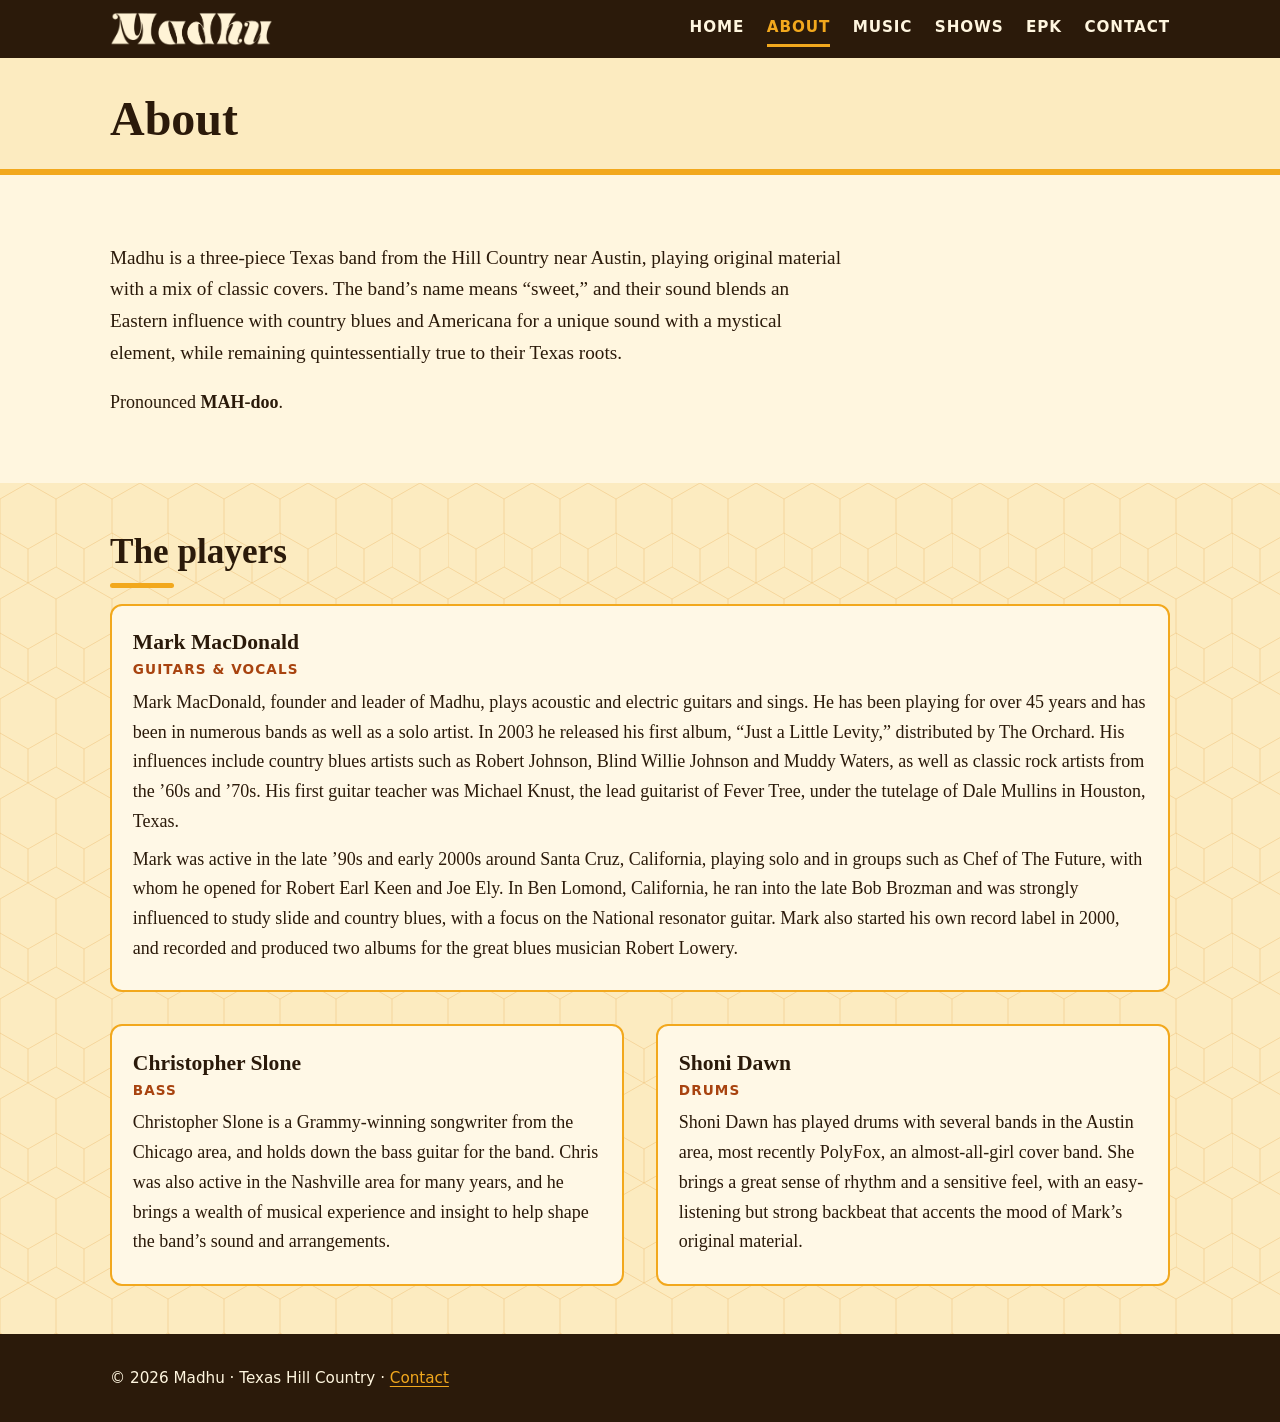
==== about.html @ 94c9fe28 "First draft" ====
<!DOCTYPE html>
<html lang="en">
<head>
<meta charset="utf-8">
<meta name="viewport" content="width=device-width, initial-scale=1">
<title>About | Madhu</title>
<meta name="description" content="Meet Madhu: Mark MacDonald, Christopher Slone and Shoni Dawn — country blues and Americana from the Texas Hill Country.">
<link rel="canonical" href="https://madhu.band/about.html">
<link rel="icon" href="favicon.svg" type="image/svg+xml">
<meta property="og:type" content="website">
<meta property="og:site_name" content="Madhu">
<meta property="og:title" content="About | Madhu">
<meta property="og:description" content="Meet Madhu: Mark MacDonald, Christopher Slone and Shoni Dawn — country blues and Americana from the Texas Hill Country.">
<meta property="og:url" content="https://madhu.band/about.html">
<meta property="og:image" content="https://madhu.band/img/group-og.jpg">
<meta name="twitter:card" content="summary_large_image">
<link rel="stylesheet" href="css/style.css">
</head>
<body>
<a class="skip" href="#main">Skip to content</a>
<header class="site-header"><div class="wrap">
<a class="brand" href="index.html"><img src="img/logo-cream.png" width="164" height="34" alt="Madhu — home"></a>
<nav class="nav" aria-label="Main"><a href="index.html">Home</a><a href="about.html" aria-current="page">About</a><a href="music.html">Music</a><a href="shows.html">Shows</a><a href="epk.html">EPK</a><a href="contact.html">Contact</a></nav>
</div></header>
<main id="main">
<div class="page-title"><div class="wrap"><h1>About</h1></div></div>
<section><div class="wrap">
<p class="lead">Madhu is a three-piece Texas band from the Hill Country near Austin, playing original material with a mix of classic covers. The band’s name means “sweet,” and their sound blends an Eastern influence with country blues and Americana for a unique sound with a mystical element, while remaining quintessentially true to their Texas roots.</p>
<p>Pronounced <strong>MAH-doo</strong>.</p>
</div></section>
<section class="alt"><div class="wrap"><h2>The players</h2>
<div class="cols two"><article class="member full"><h3>Mark MacDonald</h3><p class="role">Guitars &amp; vocals</p><p>Mark MacDonald, founder and leader of Madhu, plays acoustic and electric guitars and sings. He has been playing for over 45 years and has been in numerous bands as well as a solo artist. In 2003 he released his first album, “Just a Little Levity,” distributed by The Orchard. His influences include country blues artists such as Robert Johnson, Blind Willie Johnson and Muddy Waters, as well as classic rock artists from the ’60s and ’70s. His first guitar teacher was Michael Knust, the lead guitarist of Fever Tree, under the tutelage of Dale Mullins in Houston, Texas.</p>
<p>Mark was active in the late ’90s and early 2000s around Santa Cruz, California, playing solo and in groups such as Chef of The Future, with whom he opened for Robert Earl Keen and Joe Ely. In Ben Lomond, California, he ran into the late Bob Brozman and was strongly influenced to study slide and country blues, with a focus on the National resonator guitar. Mark also started his own record label in 2000, and recorded and produced two albums for the great blues musician Robert Lowery.</p></article><article class="member"><h3>Christopher Slone</h3><p class="role">Bass</p><p>Christopher Slone is a Grammy-winning songwriter from the Chicago area, and holds down the bass guitar for the band. Chris was also active in the Nashville area for many years, and he brings a wealth of musical experience and insight to help shape the band’s sound and arrangements.</p></article><article class="member"><h3>Shoni Dawn</h3><p class="role">Drums</p><p>Shoni Dawn has played drums with several bands in the Austin area, most recently PolyFox, an almost-all-girl cover band. She brings a great sense of rhythm and a sensitive feel, with an easy-listening but strong backbeat that accents the mood of Mark’s original material.</p></article></div></div></section>
</main>
<footer class="site-footer"><div class="wrap">
<div>&copy; 2026 Madhu &middot; Texas Hill Country &middot; <a href="contact.html">Contact</a></div>

</div></footer>
</body>
</html>
---- css/style.css ----
:root{
  --cream:#FFF6DF; --cream-2:#FCEBC0; --honey:#F2A81D; --amber:#D98A1B;
  --orange:#A8430F; --brown:#2B1A0A; --brown-2:#4A2E12; --muted:#6B4A25;
  --max:1100px;
}
*{box-sizing:border-box}
html{scroll-behavior:smooth}
body{margin:0;background:var(--cream);color:var(--brown);
  font:18px/1.65 Georgia,"Iowan Old Style","Palatino Linotype",Palatino,serif}
img{max-width:100%;height:auto;display:block}
a{color:var(--orange);text-underline-offset:3px}
a:hover{color:var(--brown)}
:focus-visible{outline:3px solid var(--honey);outline-offset:3px}
.skip{position:absolute;left:-999px;top:0;background:var(--honey);color:var(--brown);padding:.5rem 1rem;z-index:10}
.skip:focus{left:0}
.wrap{max-width:var(--max);margin:0 auto;padding:0 1.25rem}
.sr-only{position:absolute;width:1px;height:1px;overflow:hidden;clip:rect(0 0 0 0);white-space:nowrap}

/* header */
.site-header{background:var(--brown);color:var(--cream)}
.site-header .wrap{display:flex;flex-wrap:wrap;align-items:center;justify-content:space-between;gap:.5rem 1.5rem;padding-top:.7rem;padding-bottom:.7rem}
.brand img{height:34px;width:auto}
.nav{display:flex;flex-wrap:wrap;gap:.25rem 1.4rem;font:600 .95rem/1 system-ui,-apple-system,"Segoe UI",sans-serif;letter-spacing:.06em;text-transform:uppercase}
.nav a{color:var(--cream);text-decoration:none;padding:.55rem 0;border-bottom:3px solid transparent}
.nav a:hover{color:var(--honey)}
.nav a[aria-current="page"]{border-bottom-color:var(--honey);color:var(--honey)}

/* hero */
.hero{position:relative;background:var(--brown)}
.hero>img{width:100%;max-height:78vh;object-fit:cover;object-position:50% 30%}
.hero .overlay{position:absolute;left:0;right:0;bottom:0;padding:3rem 0 1.4rem;
  background:linear-gradient(to top,rgba(43,26,10,.88),rgba(43,26,10,.55) 55%,rgba(43,26,10,0))}
.hero h1{margin:0;line-height:1}
.hero h1 img{height:clamp(54px,11vw,120px);width:auto}
.hero .pron{margin:.5rem 0 0;color:var(--cream);font-size:clamp(1rem,2.4vw,1.35rem);font-style:italic}
.hero .pron strong{font-style:normal;color:var(--honey)}
.band{background:var(--honey);color:var(--brown);text-align:center;padding:1.1rem 0}
.band p{margin:0;font-size:clamp(1.05rem,2.4vw,1.4rem);font-weight:700}

/* sections */
main{display:block}
section{padding:3rem 0}
section.alt{background:var(--cream-2);
  background-image:url("data:image/svg+xml,%3Csvg xmlns='http://www.w3.org/2000/svg' width='56' height='100' viewBox='0 0 56 100'%3E%3Cpath d='M28 66L0 50V16L28 0l28 16v34L28 66zm0 34L0 84V50m56 34L28 100V66' fill='none' stroke='%23D98A1B' stroke-opacity='.22'/%3E%3C/svg%3E")}
section.dark{background:var(--brown);color:var(--cream)}
section.dark a{color:var(--honey)}
h2{font-size:clamp(1.6rem,3.4vw,2.2rem);line-height:1.2;margin:0 0 1rem}
h2::after{content:"";display:block;width:64px;height:5px;background:var(--honey);margin-top:.6rem;border-radius:3px}
h3{font-size:1.35rem;margin:0 0 .15rem}
.page-title{background:var(--cream-2);padding:2.2rem 0 1.4rem;border-bottom:6px solid var(--honey)}
.page-title h1{margin:0;font-size:clamp(2rem,5vw,3rem);line-height:1.1}
.lead{font-size:1.2rem;max-width:46rem}
.cols{display:grid;gap:2rem;grid-template-columns:1fr}
@media(min-width:820px){.cols.two{grid-template-columns:1fr 1fr}.cols.three{grid-template-columns:repeat(3,1fr)}}

/* buttons */
.btn{display:inline-block;background:var(--honey);color:var(--brown);font:700 .95rem/1 system-ui,-apple-system,"Segoe UI",sans-serif;
  letter-spacing:.05em;text-transform:uppercase;text-decoration:none;padding:.9rem 1.3rem;border-radius:999px;border:2px solid var(--brown)}
.btn:hover{background:var(--brown);color:var(--honey)}
.btn.ghost{background:transparent}
.btn-row{display:flex;flex-wrap:wrap;gap:.8rem;margin-top:1.2rem}

/* video */
.video{position:relative;aspect-ratio:16/9;background:#000;border-radius:10px;overflow:hidden;box-shadow:0 8px 28px rgba(43,26,10,.3)}
.video iframe{position:absolute;inset:0;width:100%;height:100%;border:0}
.video-block+.video-block{margin-top:2.5rem}
.video-block h3{margin-bottom:.6rem}

/* members */
.member{background:#fff8e6;border:2px solid var(--honey);border-radius:12px;padding:1.2rem 1.3rem}
.member .role{margin:0 0 .7rem;font:600 .85rem/1 system-ui,sans-serif;letter-spacing:.08em;text-transform:uppercase;color:var(--orange)}
.member p{margin:.5rem 0}
.member.full{grid-column:1/-1}

/* shows */
.show-list{list-style:none;margin:0;padding:0}
.show{display:grid;grid-template-columns:5.5rem 1fr;gap:1rem;padding:1rem 0;border-bottom:1px solid rgba(43,26,10,.2)}
.show .date{background:var(--honey);color:var(--brown);border-radius:10px;text-align:center;padding:.5rem .3rem;font:700 .8rem/1.15 system-ui,sans-serif;text-transform:uppercase;letter-spacing:.05em}
.show .date .day{display:block;font-size:1.8rem;font-family:Georgia,serif;letter-spacing:0}
.show .venue{font-weight:700;font-size:1.15rem}
.show .meta{color:var(--muted);margin:0}
.empty{background:#fff8e6;border:2px dashed var(--amber);border-radius:12px;padding:1.4rem;max-width:40rem}

/* epk */
dl.facts{display:grid;grid-template-columns:max-content 1fr;gap:.5rem 1.4rem;margin:0}
dl.facts dt{font:700 .85rem/1.9 system-ui,sans-serif;letter-spacing:.07em;text-transform:uppercase;color:var(--orange)}
dl.facts dd{margin:0}
.downloads{display:grid;gap:1rem;grid-template-columns:repeat(auto-fit,minmax(240px,1fr))}
.dl{background:#fff8e6;border:2px solid var(--honey);border-radius:12px;padding:1rem}
.dl img{border-radius:8px;margin-bottom:.7rem}
.dl .logo-tile{background:var(--cream-2);padding:1.2rem;border-radius:8px;margin-bottom:.7rem}
.dl .logo-tile.dark{background:var(--brown)}
.dl a{font-weight:700}
.dl small{display:block;color:var(--muted)}
blockquote.copy{margin:0;padding:1rem 1.3rem;border-left:6px solid var(--honey);background:#fff8e6;font-size:1.05rem}

/* footer */
.site-footer{background:var(--brown);color:var(--cream);padding:2rem 0;font:.95rem/1.6 system-ui,-apple-system,"Segoe UI",sans-serif}
.site-footer .wrap{display:flex;flex-wrap:wrap;justify-content:space-between;gap:1rem}
.site-footer a{color:var(--honey)}
.site-footer ul{list-style:none;margin:0;padding:0;display:flex;gap:1.2rem;flex-wrap:wrap}
@media(prefers-reduced-motion:reduce){html{scroll-behavior:auto}}

section.dark .empty{color:var(--brown);background:var(--cream)}
section.dark .empty a{color:var(--orange)}
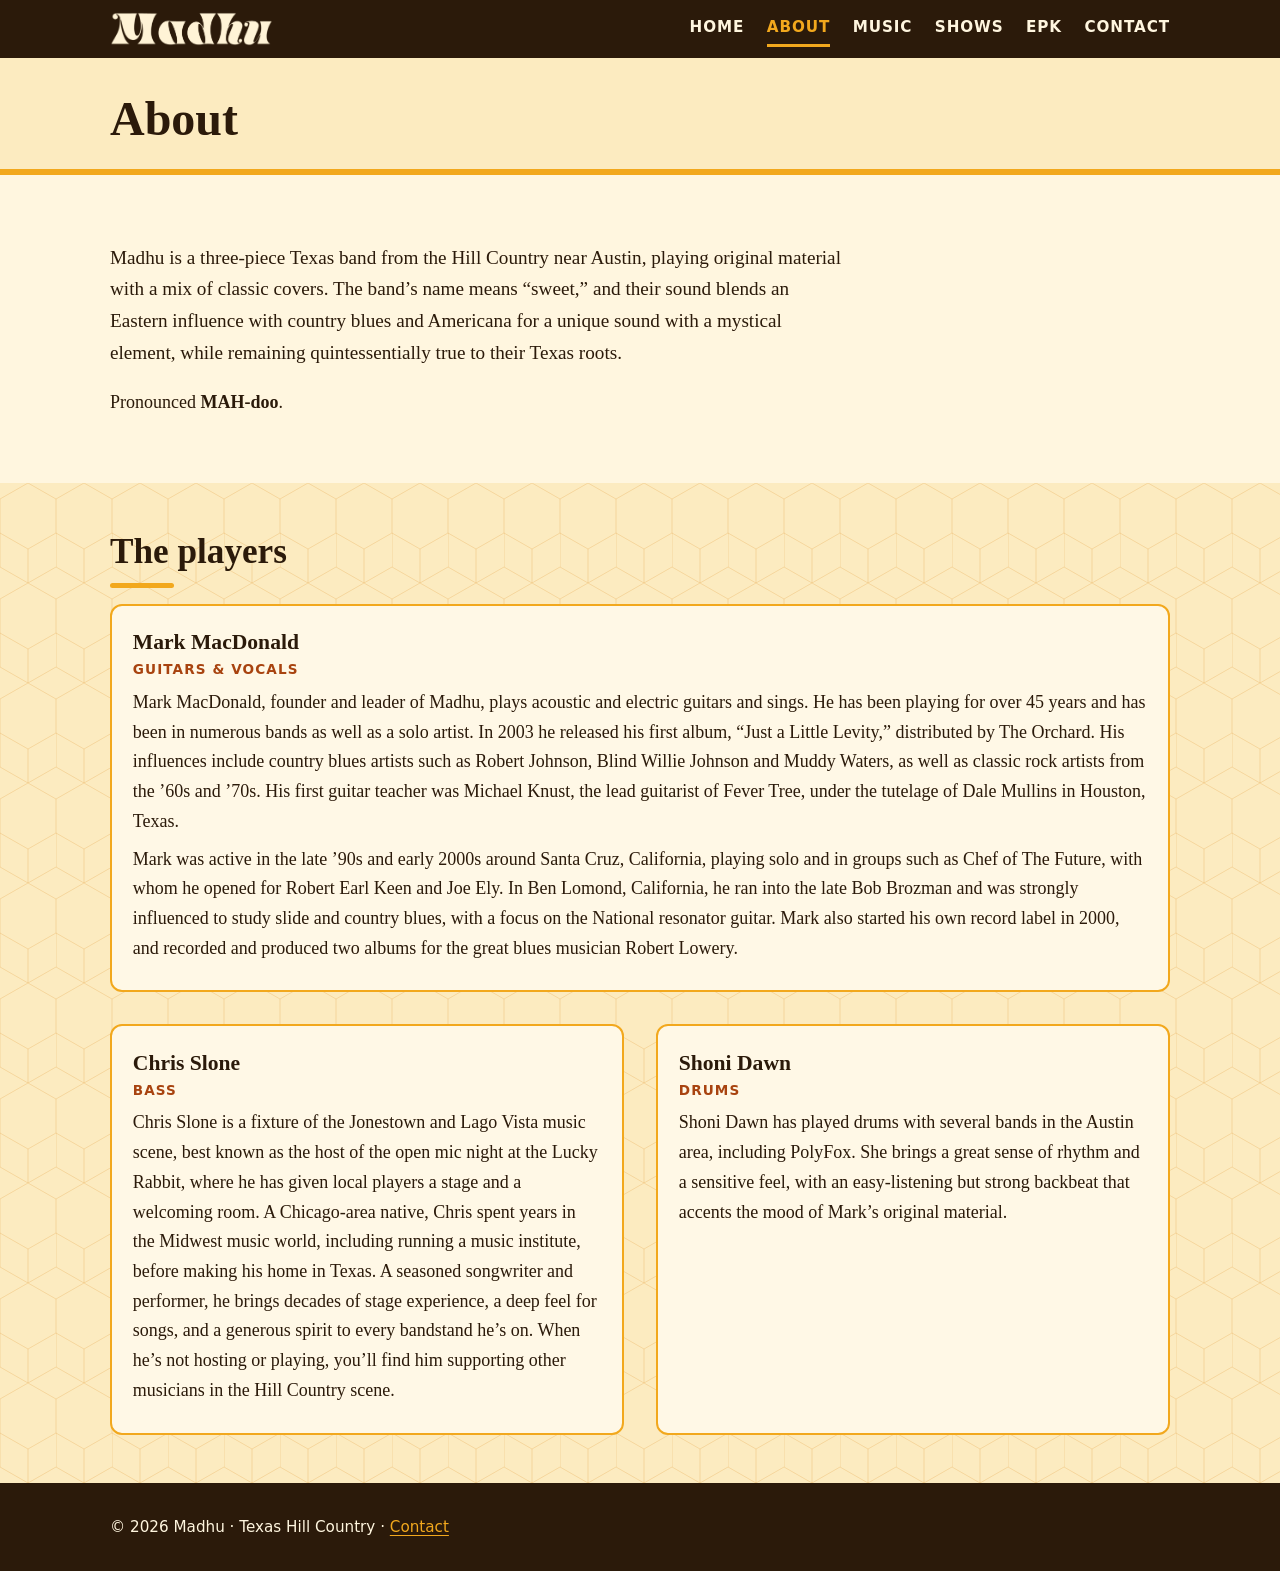
==== commit 075ec7fb: "Updated Chris bio" ====
--- a/about.html
+++ b/about.html
@@ -30,7 +30,9 @@
 </div></section>
 <section class="alt"><div class="wrap"><h2>The players</h2>
 <div class="cols two"><article class="member full"><h3>Mark MacDonald</h3><p class="role">Guitars &amp; vocals</p><p>Mark MacDonald, founder and leader of Madhu, plays acoustic and electric guitars and sings. He has been playing for over 45 years and has been in numerous bands as well as a solo artist. In 2003 he released his first album, “Just a Little Levity,” distributed by The Orchard. His influences include country blues artists such as Robert Johnson, Blind Willie Johnson and Muddy Waters, as well as classic rock artists from the ’60s and ’70s. His first guitar teacher was Michael Knust, the lead guitarist of Fever Tree, under the tutelage of Dale Mullins in Houston, Texas.</p>
-<p>Mark was active in the late ’90s and early 2000s around Santa Cruz, California, playing solo and in groups such as Chef of The Future, with whom he opened for Robert Earl Keen and Joe Ely. In Ben Lomond, California, he ran into the late Bob Brozman and was strongly influenced to study slide and country blues, with a focus on the National resonator guitar. Mark also started his own record label in 2000, and recorded and produced two albums for the great blues musician Robert Lowery.</p></article><article class="member"><h3>Christopher Slone</h3><p class="role">Bass</p><p>Christopher Slone is a Grammy-winning songwriter from the Chicago area, and holds down the bass guitar for the band. Chris was also active in the Nashville area for many years, and he brings a wealth of musical experience and insight to help shape the band’s sound and arrangements.</p></article><article class="member"><h3>Shoni Dawn</h3><p class="role">Drums</p><p>Shoni Dawn has played drums with several bands in the Austin area, most recently PolyFox, an almost-all-girl cover band. She brings a great sense of rhythm and a sensitive feel, with an easy-listening but strong backbeat that accents the mood of Mark’s original material.</p></article></div></div></section>
+<p>Mark was active in the late ’90s and early 2000s around Santa Cruz, California, playing solo and in groups such as Chef of The Future, with whom he opened for Robert Earl Keen and Joe Ely. In Ben Lomond, California, he ran into the late Bob Brozman and was strongly influenced to study slide and country blues, with a focus on the National resonator guitar. Mark also started his own record label in 2000, and recorded and produced two albums for the great blues musician Robert Lowery.</p></article>
+<article class="member"><h3>Chris Slone</h3><p class="role">Bass</p><p>Chris Slone is a fixture of the Jonestown and Lago Vista music scene, best known as the host of the open mic night at the Lucky Rabbit, where he has given local players a stage and a welcoming room. A Chicago-area native, Chris spent years in the Midwest music world, including running a music institute, before making his home in Texas. A seasoned songwriter and performer, he brings decades of stage experience, a deep feel for songs, and a generous spirit to every bandstand he’s on. When he’s not hosting or playing, you’ll find him supporting other musicians in the Hill Country scene.</p></article>
+<article class="member"><h3>Shoni Dawn</h3><p class="role">Drums</p><p>Shoni Dawn has played drums with several bands in the Austin area, including PolyFox. She brings a great sense of rhythm and a sensitive feel, with an easy-listening but strong backbeat that accents the mood of Mark’s original material.</p></article></div></div></section>
 </main>
 <footer class="site-footer"><div class="wrap">
 <div>&copy; 2026 Madhu &middot; Texas Hill Country &middot; <a href="contact.html">Contact</a></div>
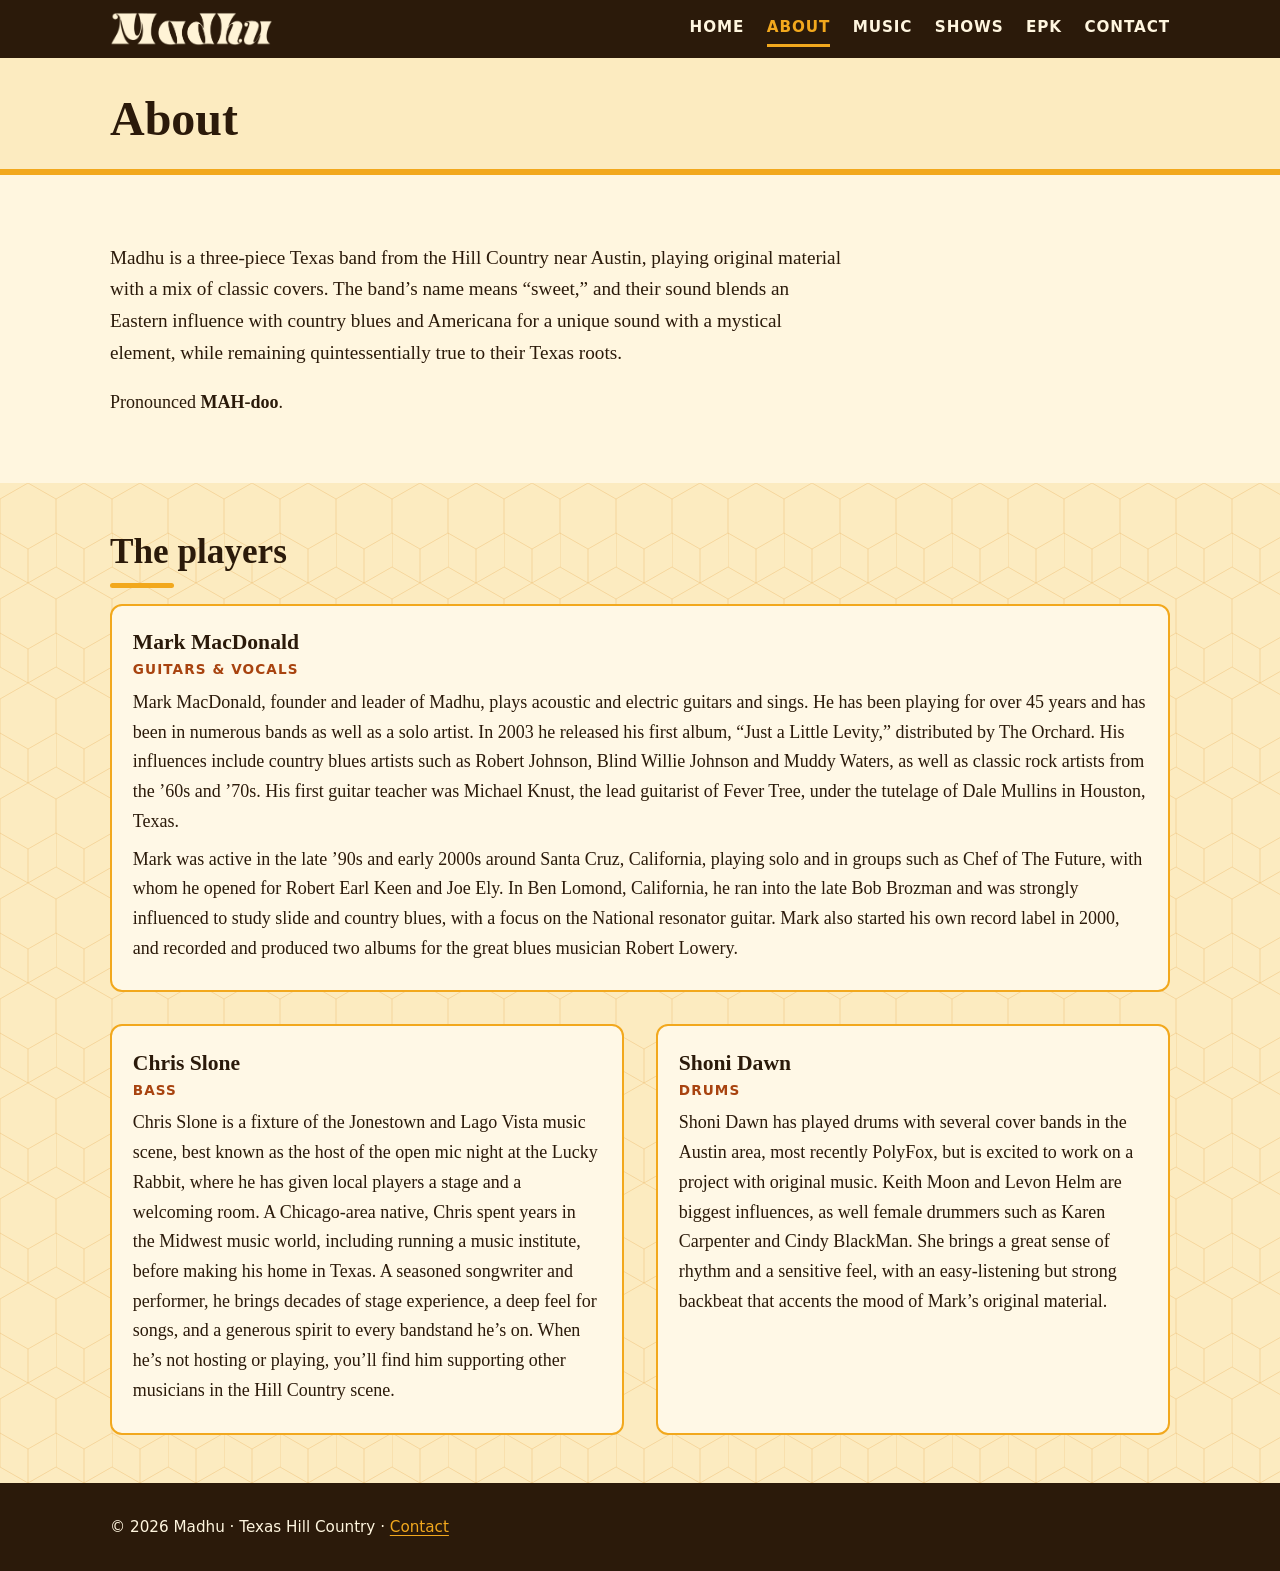
==== commit c8032bfd: "Add files via upload Updated Shoni Bio" ====
--- a/about.html
+++ b/about.html
@@ -32,7 +32,7 @@
 <div class="cols two"><article class="member full"><h3>Mark MacDonald</h3><p class="role">Guitars &amp; vocals</p><p>Mark MacDonald, founder and leader of Madhu, plays acoustic and electric guitars and sings. He has been playing for over 45 years and has been in numerous bands as well as a solo artist. In 2003 he released his first album, “Just a Little Levity,” distributed by The Orchard. His influences include country blues artists such as Robert Johnson, Blind Willie Johnson and Muddy Waters, as well as classic rock artists from the ’60s and ’70s. His first guitar teacher was Michael Knust, the lead guitarist of Fever Tree, under the tutelage of Dale Mullins in Houston, Texas.</p>
 <p>Mark was active in the late ’90s and early 2000s around Santa Cruz, California, playing solo and in groups such as Chef of The Future, with whom he opened for Robert Earl Keen and Joe Ely. In Ben Lomond, California, he ran into the late Bob Brozman and was strongly influenced to study slide and country blues, with a focus on the National resonator guitar. Mark also started his own record label in 2000, and recorded and produced two albums for the great blues musician Robert Lowery.</p></article>
 <article class="member"><h3>Chris Slone</h3><p class="role">Bass</p><p>Chris Slone is a fixture of the Jonestown and Lago Vista music scene, best known as the host of the open mic night at the Lucky Rabbit, where he has given local players a stage and a welcoming room. A Chicago-area native, Chris spent years in the Midwest music world, including running a music institute, before making his home in Texas. A seasoned songwriter and performer, he brings decades of stage experience, a deep feel for songs, and a generous spirit to every bandstand he’s on. When he’s not hosting or playing, you’ll find him supporting other musicians in the Hill Country scene.</p></article>
-<article class="member"><h3>Shoni Dawn</h3><p class="role">Drums</p><p>Shoni Dawn has played drums with several bands in the Austin area, including PolyFox. She brings a great sense of rhythm and a sensitive feel, with an easy-listening but strong backbeat that accents the mood of Mark’s original material.</p></article></div></div></section>
+<article class="member"><h3>Shoni Dawn</h3><p class="role">Drums</p><p>Shoni Dawn has played drums with several cover bands in the Austin area, most recently PolyFox, but is excited to work on a project with original music. Keith Moon and Levon Helm are biggest influences, as well female drummers such as Karen Carpenter and Cindy BlackMan. She brings a great sense of rhythm and a sensitive feel, with an easy-listening but strong backbeat that accents the mood of Mark’s original material.</p></article></div></div></section>
 </main>
 <footer class="site-footer"><div class="wrap">
 <div>&copy; 2026 Madhu &middot; Texas Hill Country &middot; <a href="contact.html">Contact</a></div>
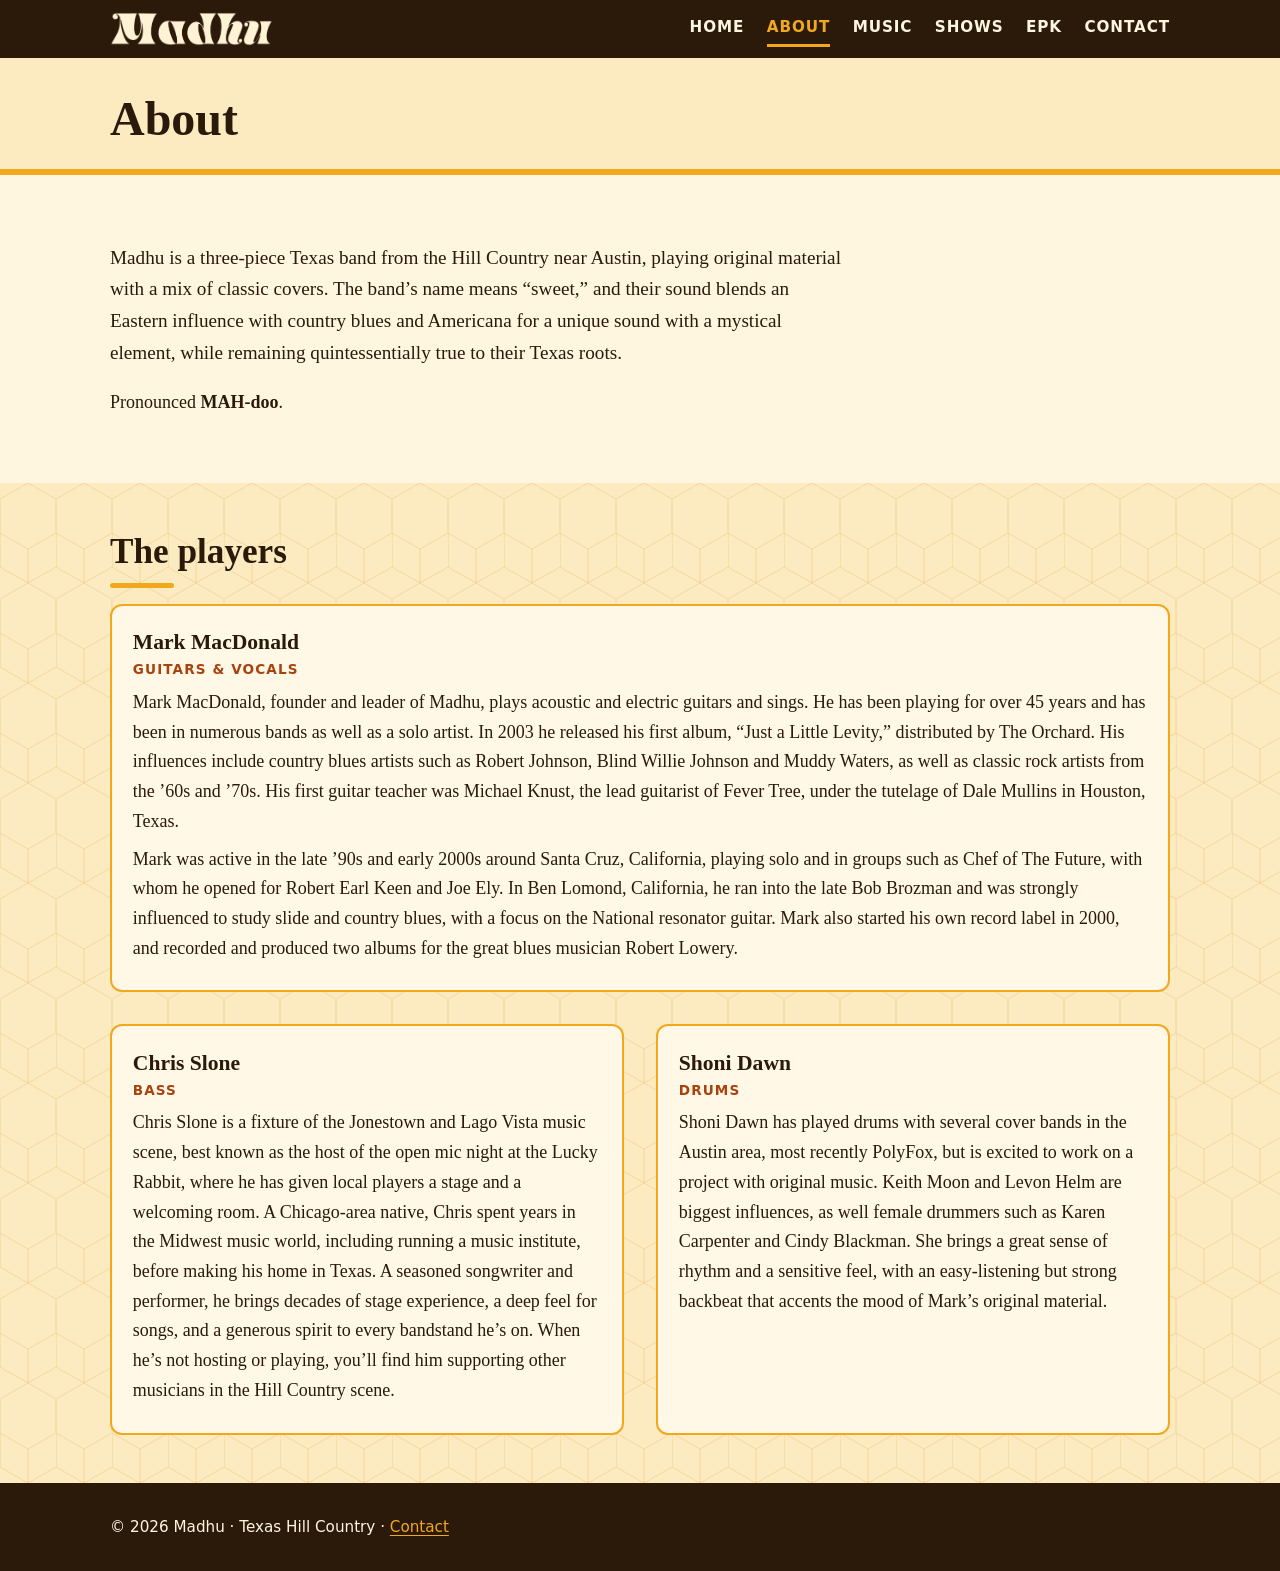
==== commit 7d4358d3: "Add files via upload typo fix" ====
--- a/about.html
+++ b/about.html
@@ -32,7 +32,7 @@
 <div class="cols two"><article class="member full"><h3>Mark MacDonald</h3><p class="role">Guitars &amp; vocals</p><p>Mark MacDonald, founder and leader of Madhu, plays acoustic and electric guitars and sings. He has been playing for over 45 years and has been in numerous bands as well as a solo artist. In 2003 he released his first album, “Just a Little Levity,” distributed by The Orchard. His influences include country blues artists such as Robert Johnson, Blind Willie Johnson and Muddy Waters, as well as classic rock artists from the ’60s and ’70s. His first guitar teacher was Michael Knust, the lead guitarist of Fever Tree, under the tutelage of Dale Mullins in Houston, Texas.</p>
 <p>Mark was active in the late ’90s and early 2000s around Santa Cruz, California, playing solo and in groups such as Chef of The Future, with whom he opened for Robert Earl Keen and Joe Ely. In Ben Lomond, California, he ran into the late Bob Brozman and was strongly influenced to study slide and country blues, with a focus on the National resonator guitar. Mark also started his own record label in 2000, and recorded and produced two albums for the great blues musician Robert Lowery.</p></article>
 <article class="member"><h3>Chris Slone</h3><p class="role">Bass</p><p>Chris Slone is a fixture of the Jonestown and Lago Vista music scene, best known as the host of the open mic night at the Lucky Rabbit, where he has given local players a stage and a welcoming room. A Chicago-area native, Chris spent years in the Midwest music world, including running a music institute, before making his home in Texas. A seasoned songwriter and performer, he brings decades of stage experience, a deep feel for songs, and a generous spirit to every bandstand he’s on. When he’s not hosting or playing, you’ll find him supporting other musicians in the Hill Country scene.</p></article>
-<article class="member"><h3>Shoni Dawn</h3><p class="role">Drums</p><p>Shoni Dawn has played drums with several cover bands in the Austin area, most recently PolyFox, but is excited to work on a project with original music. Keith Moon and Levon Helm are biggest influences, as well female drummers such as Karen Carpenter and Cindy BlackMan. She brings a great sense of rhythm and a sensitive feel, with an easy-listening but strong backbeat that accents the mood of Mark’s original material.</p></article></div></div></section>
+<article class="member"><h3>Shoni Dawn</h3><p class="role">Drums</p><p>Shoni Dawn has played drums with several cover bands in the Austin area, most recently PolyFox, but is excited to work on a project with original music. Keith Moon and Levon Helm are biggest influences, as well female drummers such as Karen Carpenter and Cindy Blackman. She brings a great sense of rhythm and a sensitive feel, with an easy-listening but strong backbeat that accents the mood of Mark’s original material.</p></article></div></div></section>
 </main>
 <footer class="site-footer"><div class="wrap">
 <div>&copy; 2026 Madhu &middot; Texas Hill Country &middot; <a href="contact.html">Contact</a></div>
